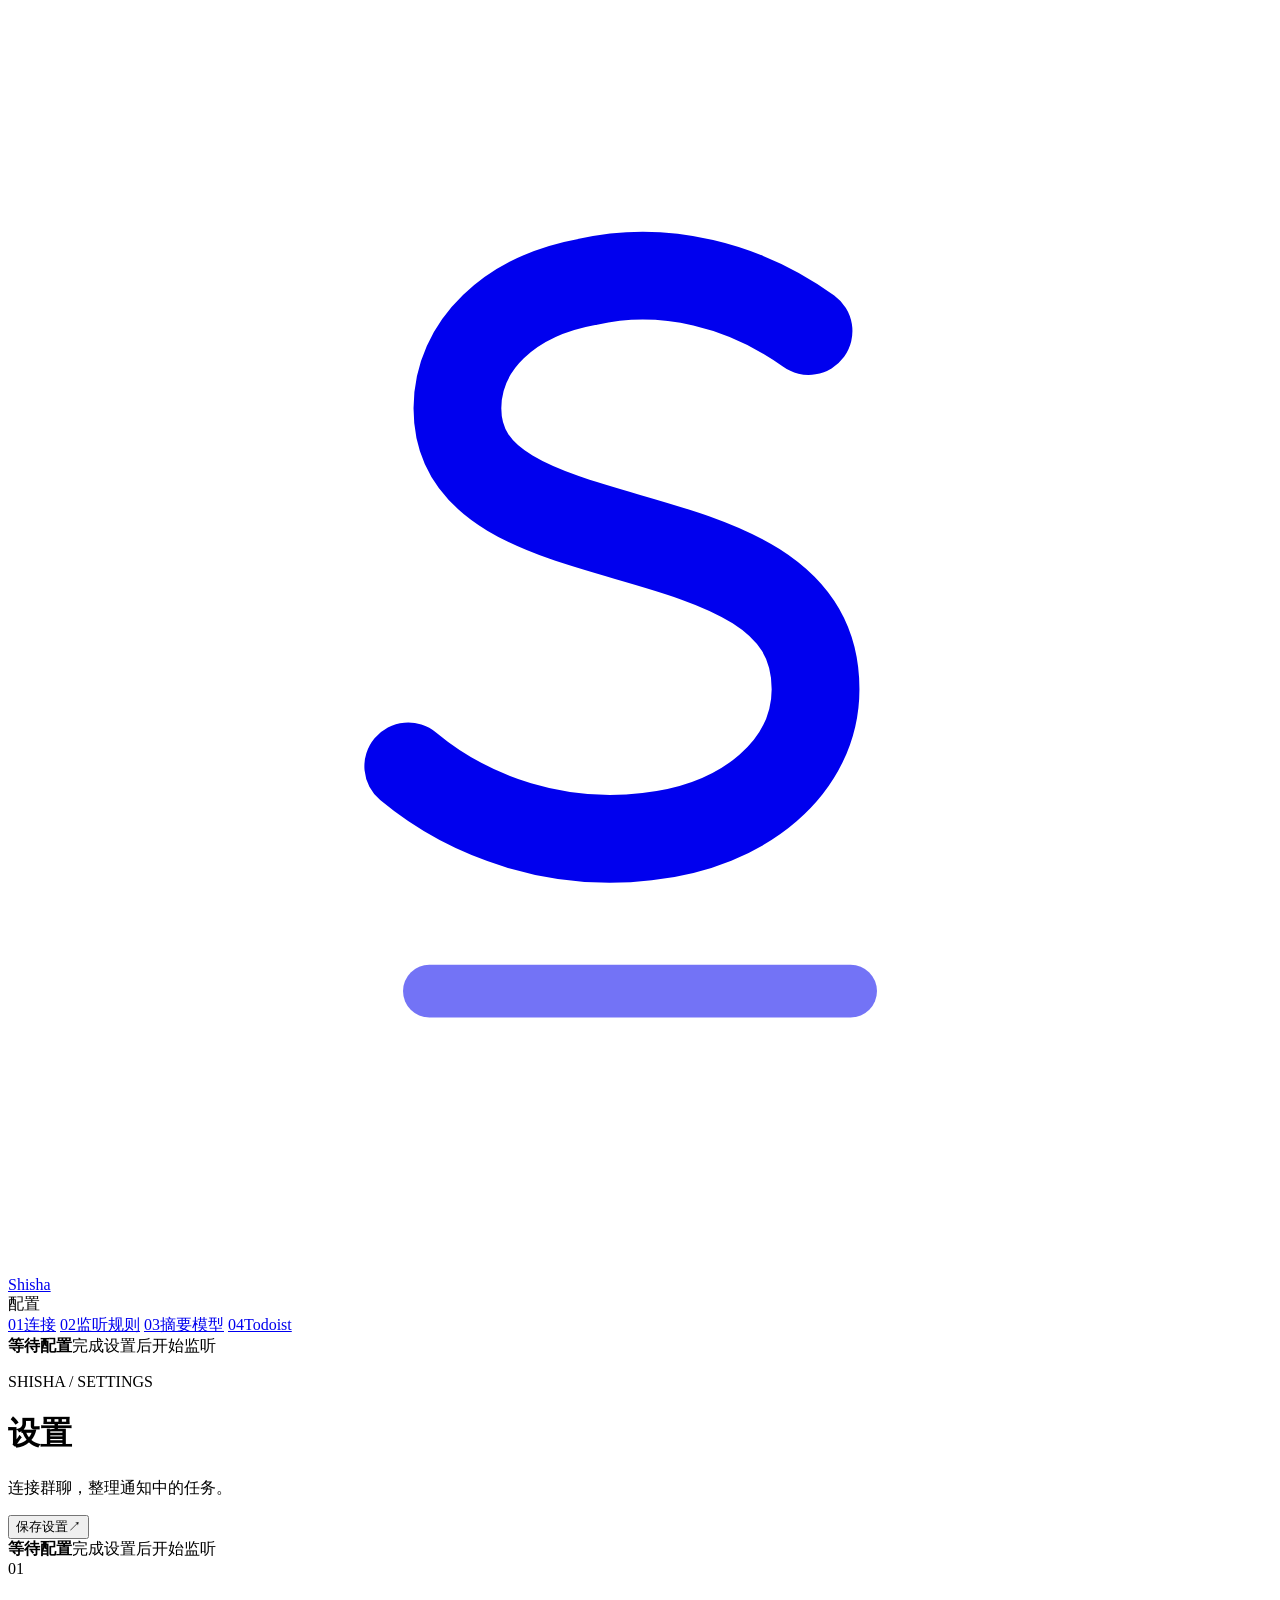
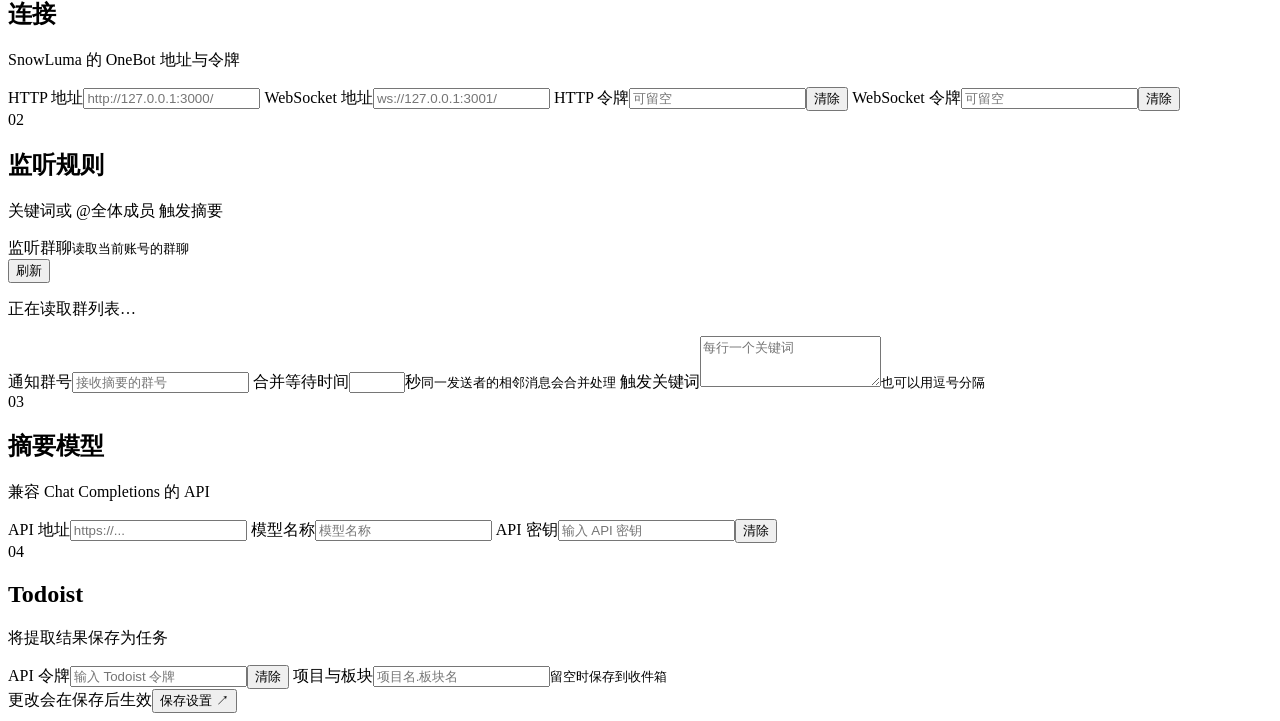
==== shisha/static/index.html @ 2e86b1c9 "Initial Shisha release" ====
<!doctype html>
<html lang="zh-CN">
  <head>
    <meta charset="utf-8" />
    <meta name="viewport" content="width=device-width, initial-scale=1" />
    <meta name="color-scheme" content="light" />
    <title>Shisha - 设置</title>
    <link rel="stylesheet" href="/static/style.css" />
    <script src="/static/app.js" defer></script>
  </head>
  <body>
    <div class="app-shell">
      <aside class="sidebar">
        <a class="brand" href="#top" aria-label="Shisha 首页">
          <span class="brand-mark" aria-hidden="true"
            ><svg viewBox="0 0 36 36" fill="none">
              <path
                d="M22.8 9.2c-1.8-1.3-4.1-1.9-6.3-1.4-2.2.4-3.7 1.8-3.7 3.6 0 4.7 10.2 2.6 10.2 8 0 2.2-2 3.9-4.8 4.2-2.5.3-5-.5-6.8-2"
                stroke="currentColor"
                stroke-width="2.5"
                stroke-linecap="round"
              />
              <path
                d="M12 28h12"
                stroke="currentColor"
                stroke-width="1.5"
                stroke-linecap="round"
                opacity=".55"
              /></svg
          ></span>
          <span class="brand-name">Shisha</span>
        </a>
        <div class="side-label">配置</div>
        <nav class="navigation" aria-label="设置导航">
          <a href="#connection"><span class="nav-icon">01</span>连接</a>
          <a href="#rules"><span class="nav-icon">02</span>监听规则</a>
          <a href="#model"><span class="nav-icon">03</span>摘要模型</a>
          <a href="#todoist"><span class="nav-icon">04</span>Todoist</a>
        </nav>
        <div class="side-footer">
          <span class="status-dot" data-status-dot></span>
          <div>
            <strong data-status>等待配置</strong
            ><span data-status-detail>完成设置后开始监听</span>
          </div>
        </div>
      </aside>

      <main class="main" id="top">
        <div class="page-header">
          <div>
            <p class="eyebrow">SHISHA / SETTINGS</p>
            <h1>设置</h1>
            <p class="intro">连接群聊，整理通知中的任务。</p>
          </div>
          <button class="save-button" type="submit" form="settings-form">
            <span>保存设置</span><span aria-hidden="true">↗</span>
          </button>
        </div>

        <div class="mobile-status">
          <span class="status-dot" data-status-dot></span
          ><strong data-status>等待配置</strong
          ><span data-status-detail>完成设置后开始监听</span>
        </div>
        <form id="settings-form" autocomplete="off">
          <section class="settings-section" id="connection">
            <div class="section-heading">
              <div>
                <span class="section-number">01</span>
                <h2>连接</h2>
              </div>
              <p>SnowLuma 的 OneBot 地址与令牌</p>
            </div>
            <div class="fields two-columns">
              <label class="field"
                ><span>HTTP 地址</span
                ><input
                  name="snowluma.http_url"
                  type="url"
                  required
                  placeholder="http://127.0.0.1:3000/"
              /></label>
              <label class="field"
                ><span>WebSocket 地址</span
                ><input
                  name="snowluma.ws_url"
                  type="url"
                  required
                  placeholder="ws://127.0.0.1:3001/"
              /></label>
              <label class="field"
                ><span>HTTP 令牌</span
                ><span class="secret"
                  ><input
                    name="snowluma.http_token"
                    type="password"
                    autocomplete="new-password"
                    placeholder="可留空"
                  /><button type="button" data-clear="snowluma.http_token">
                    清除
                  </button></span
                ></label
              >
              <label class="field"
                ><span>WebSocket 令牌</span
                ><span class="secret"
                  ><input
                    name="snowluma.ws_token"
                    type="password"
                    autocomplete="new-password"
                    placeholder="可留空"
                  /><button type="button" data-clear="snowluma.ws_token">
                    清除
                  </button></span
                ></label
              >
            </div>
          </section>

          <section class="settings-section" id="rules">
            <div class="section-heading">
              <div>
                <span class="section-number">02</span>
                <h2>监听规则</h2>
              </div>
              <p>关键词或 @全体成员 触发摘要</p>
            </div>
            <div class="group-setting">
              <div class="group-heading">
                <div>
                  <span>监听群聊</span
                  ><small id="group-count">读取当前账号的群聊</small>
                </div>
                <button type="button" id="refresh-groups">刷新</button>
              </div>
              <div
                class="group-list"
                id="group-list"
                role="group"
                aria-label="监听群聊"
              >
                <p class="group-empty">正在读取群列表…</p>
              </div>
            </div>
            <div class="fields two-columns">
              <label class="field"
                ><span>通知群号</span
                ><input
                  name="filter.notification_group"
                  type="text"
                  inputmode="numeric"
                  placeholder="接收摘要的群号"
              /></label>
              <label class="field"
                ><span>合并等待时间</span
                ><span class="with-unit"
                  ><input
                    name="filter.debounce_seconds"
                    type="number"
                    min="1"
                    max="300"
                    required
                  /><span>秒</span></span
                ><small>同一发送者的相邻消息会合并处理</small></label
              >
              <label class="field full"
                ><span>触发关键词</span
                ><textarea
                  name="filter.keywords"
                  rows="3"
                  placeholder="每行一个关键词"
                ></textarea
                ><small>也可以用逗号分隔</small></label
              >
            </div>
          </section>

          <section class="settings-section" id="model">
            <div class="section-heading">
              <div>
                <span class="section-number">03</span>
                <h2>摘要模型</h2>
              </div>
              <p>兼容 Chat Completions 的 API</p>
            </div>
            <div class="fields two-columns">
              <label class="field"
                ><span>API 地址</span
                ><input
                  name="ai.base_url"
                  type="url"
                  required
                  placeholder="https://..."
              /></label>
              <label class="field"
                ><span>模型名称</span
                ><input name="ai.model" type="text" placeholder="模型名称"
              /></label>
              <label class="field full"
                ><span>API 密钥</span
                ><span class="secret"
                  ><input
                    name="ai.api_key"
                    type="password"
                    autocomplete="new-password"
                    placeholder="输入 API 密钥"
                  /><button type="button" data-clear="ai.api_key">
                    清除
                  </button></span
                ></label
              >
            </div>
          </section>

          <section class="settings-section last" id="todoist">
            <div class="section-heading">
              <div>
                <span class="section-number">04</span>
                <h2>Todoist</h2>
              </div>
              <p>将提取结果保存为任务</p>
            </div>
            <div class="fields two-columns">
              <label class="field"
                ><span>API 令牌</span
                ><span class="secret"
                  ><input
                    name="todoist.token"
                    type="password"
                    autocomplete="new-password"
                    placeholder="输入 Todoist 令牌"
                  /><button type="button" data-clear="todoist.token">
                    清除
                  </button></span
                ></label
              >
              <label class="field"
                ><span>项目与板块</span
                ><input
                  name="todoist.section"
                  type="text"
                  placeholder="项目名.板块名"
                /><small>留空时保存到收件箱</small></label
              >
            </div>
          </section>
          <div class="form-footer">
            <span>更改会在保存后生效</span
            ><button class="text-save" type="submit">
              保存设置 <span aria-hidden="true">↗</span>
            </button>
          </div>
        </form>
        <div class="toast" role="status" aria-live="polite"></div>
      </main>
    </div>
  </body>
</html>
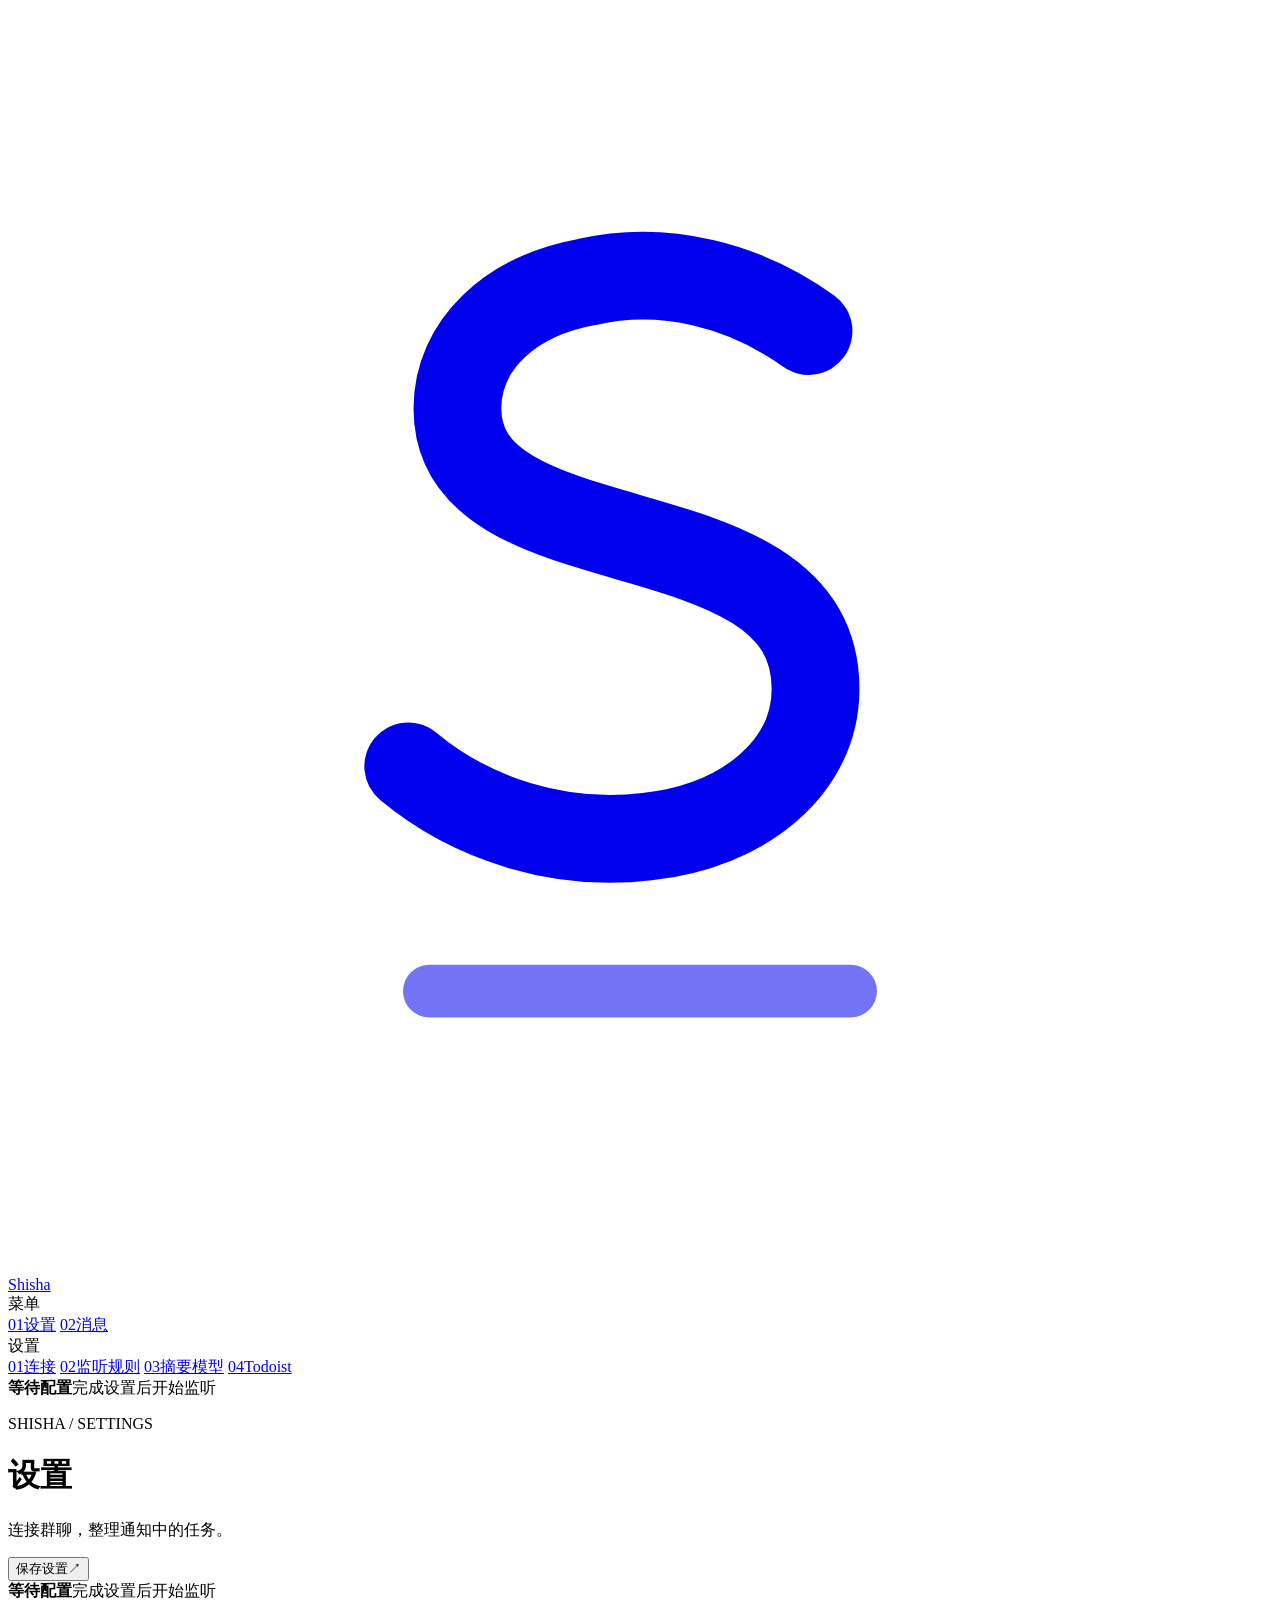
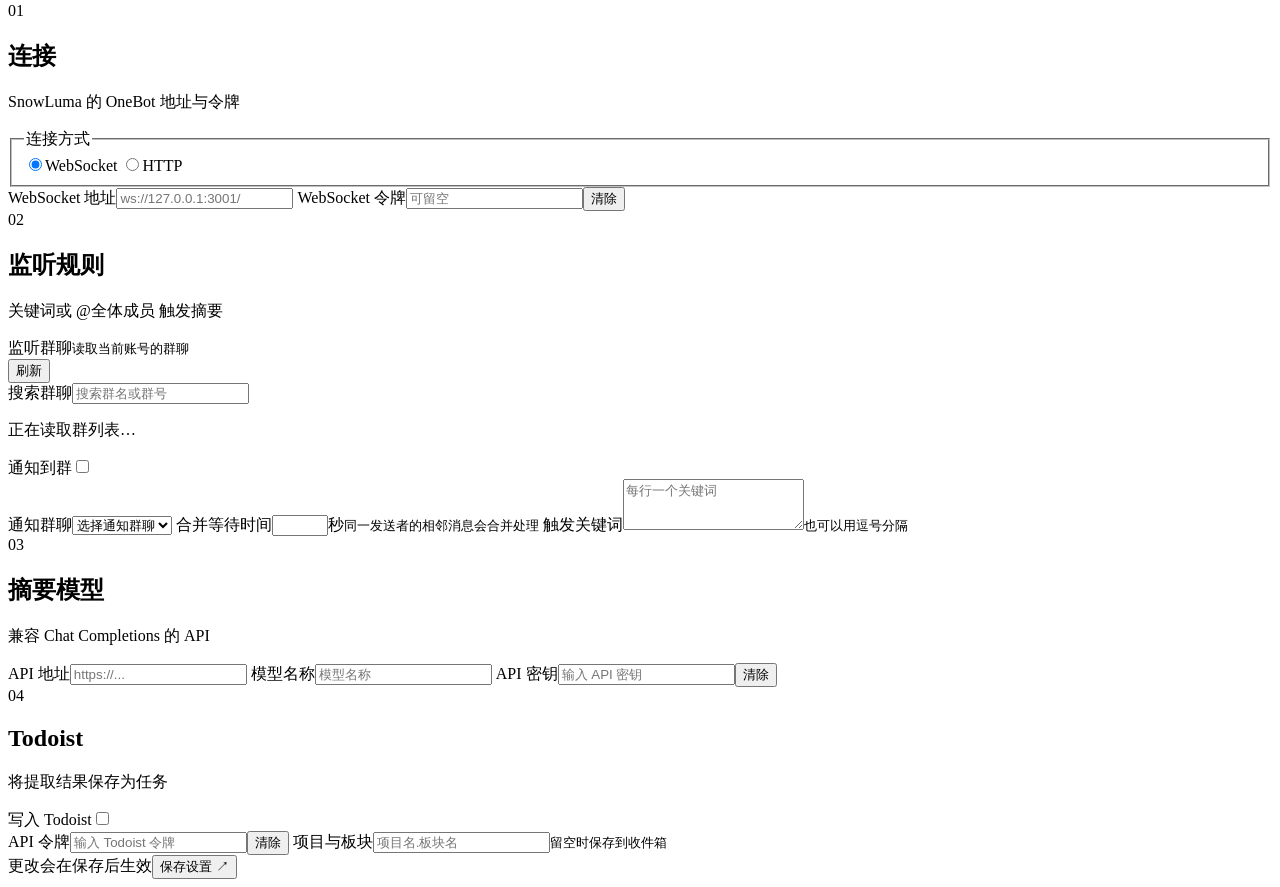
==== commit 82efb915: "Add transport selection and message history" ====
--- a/shisha/static/index.html
+++ b/shisha/static/index.html
@@ -6,6 +6,7 @@
     <meta name="color-scheme" content="light" />
     <title>Shisha - 设置</title>
     <link rel="stylesheet" href="/static/style.css" />
+    <script src="/static/common.js" defer></script>
     <script src="/static/app.js" defer></script>
   </head>
   <body>
@@ -30,8 +31,13 @@
           ></span>
           <span class="brand-name">Shisha</span>
         </a>
-        <div class="side-label">配置</div>
-        <nav class="navigation" aria-label="设置导航">
+        <div class="side-label">菜单</div>
+        <nav class="navigation primary-nav" aria-label="页面导航">
+          <a class="active" href="/"><span class="nav-icon">01</span>设置</a>
+          <a href="/messages"><span class="nav-icon">02</span>消息</a>
+        </nav>
+        <div class="side-label section-links">设置</div>
+        <nav class="navigation section-links" aria-label="设置导航">
           <a href="#connection"><span class="nav-icon">01</span>连接</a>
           <a href="#rules"><span class="nav-icon">02</span>监听规则</a>
           <a href="#model"><span class="nav-icon">03</span>摘要模型</a>
@@ -72,22 +78,29 @@
               </div>
               <p>SnowLuma 的 OneBot 地址与令牌</p>
             </div>
-            <div class="fields two-columns">
+            <fieldset class="connection-mode">
+              <legend>连接方式</legend>
+              <label
+                ><input
+                  type="radio"
+                  name="snowluma.mode"
+                  value="ws"
+                  checked
+                /><span>WebSocket</span></label
+              >
+              <label
+                ><input type="radio" name="snowluma.mode" value="http" /><span
+                  >HTTP</span
+                ></label
+              >
+            </fieldset>
+            <div class="fields two-columns" data-connection="http" hidden>
               <label class="field"
                 ><span>HTTP 地址</span
                 ><input
                   name="snowluma.http_url"
                   type="url"
-                  required
                   placeholder="http://127.0.0.1:3000/"
-              /></label>
-              <label class="field"
-                ><span>WebSocket 地址</span
-                ><input
-                  name="snowluma.ws_url"
-                  type="url"
-                  required
-                  placeholder="ws://127.0.0.1:3001/"
               /></label>
               <label class="field"
                 ><span>HTTP 令牌</span
@@ -102,6 +115,19 @@
                   </button></span
                 ></label
               >
+              <small class="connection-hint full"
+                >在 SnowLuma 的 HTTP 服务中启用 SSE 事件流。</small
+              >
+            </div>
+            <div class="fields two-columns" data-connection="ws">
+              <label class="field"
+                ><span>WebSocket 地址</span
+                ><input
+                  name="snowluma.ws_url"
+                  type="url"
+                  required
+                  placeholder="ws://127.0.0.1:3001/"
+              /></label>
               <label class="field"
                 ><span>WebSocket 令牌</span
                 ><span class="secret"
@@ -134,6 +160,13 @@
                 </div>
                 <button type="button" id="refresh-groups">刷新</button>
               </div>
+              <label class="group-search"
+                ><span class="sr-only">搜索群聊</span
+                ><input
+                  type="search"
+                  id="group-search"
+                  placeholder="搜索群名或群号"
+              /></label>
               <div
                 class="group-list"
                 id="group-list"
@@ -143,15 +176,20 @@
                 <p class="group-empty">正在读取群列表…</p>
               </div>
             </div>
+            <label class="setting-toggle"
+              ><span>通知到群</span
+              ><span class="switch"
+                ><input type="checkbox" name="filter.notify_enabled" /><span
+                  class="switch-track"
+                ></span></span
+            ></label>
             <div class="fields two-columns">
               <label class="field"
-                ><span>通知群号</span
-                ><input
-                  name="filter.notification_group"
-                  type="text"
-                  inputmode="numeric"
-                  placeholder="接收摘要的群号"
-              /></label>
+                ><span>通知群聊</span
+                ><select name="filter.notification_group">
+                  <option value="">选择通知群聊</option>
+                </select></label
+              >
               <label class="field"
                 ><span>合并等待时间</span
                 ><span class="with-unit"
@@ -221,6 +259,13 @@
               </div>
               <p>将提取结果保存为任务</p>
             </div>
+            <label class="setting-toggle"
+              ><span>写入 Todoist</span
+              ><span class="switch"
+                ><input type="checkbox" name="todoist.enabled" /><span
+                  class="switch-track"
+                ></span></span
+            ></label>
             <div class="fields two-columns">
               <label class="field"
                 ><span>API 令牌</span
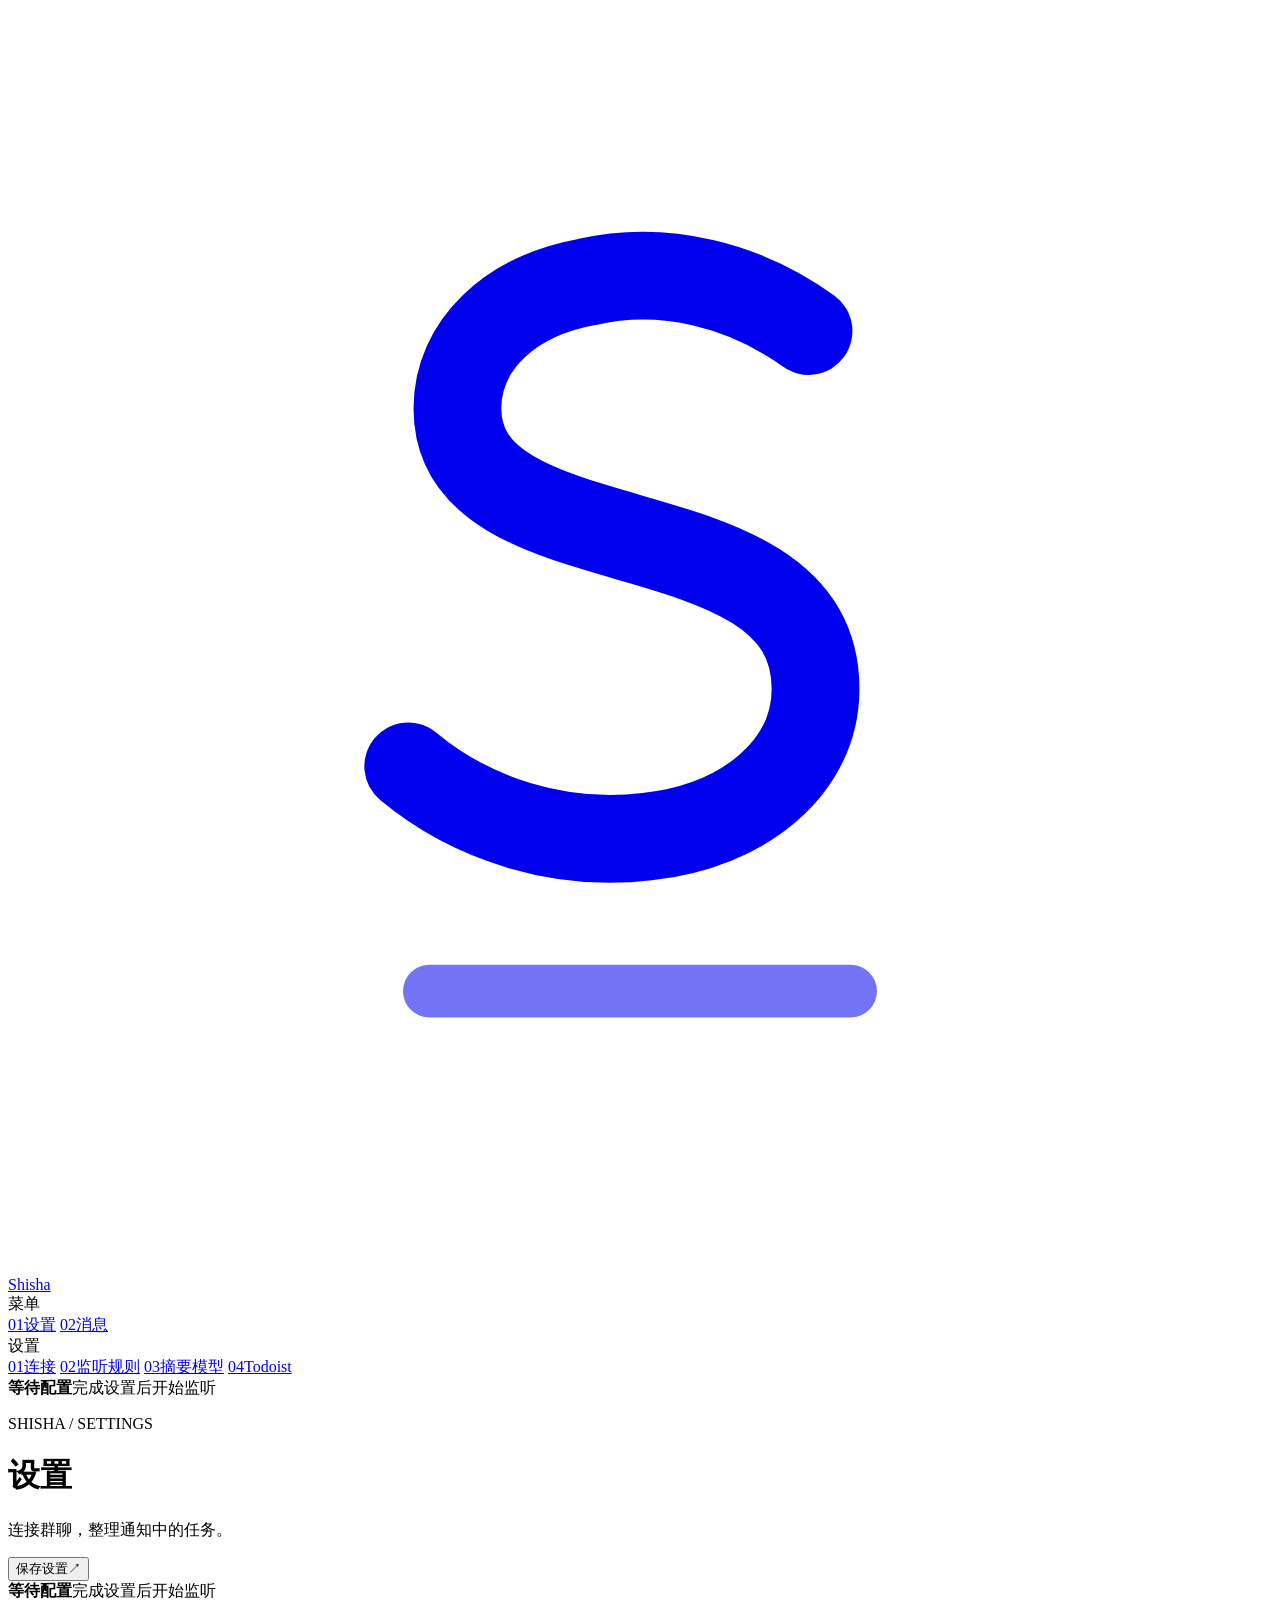
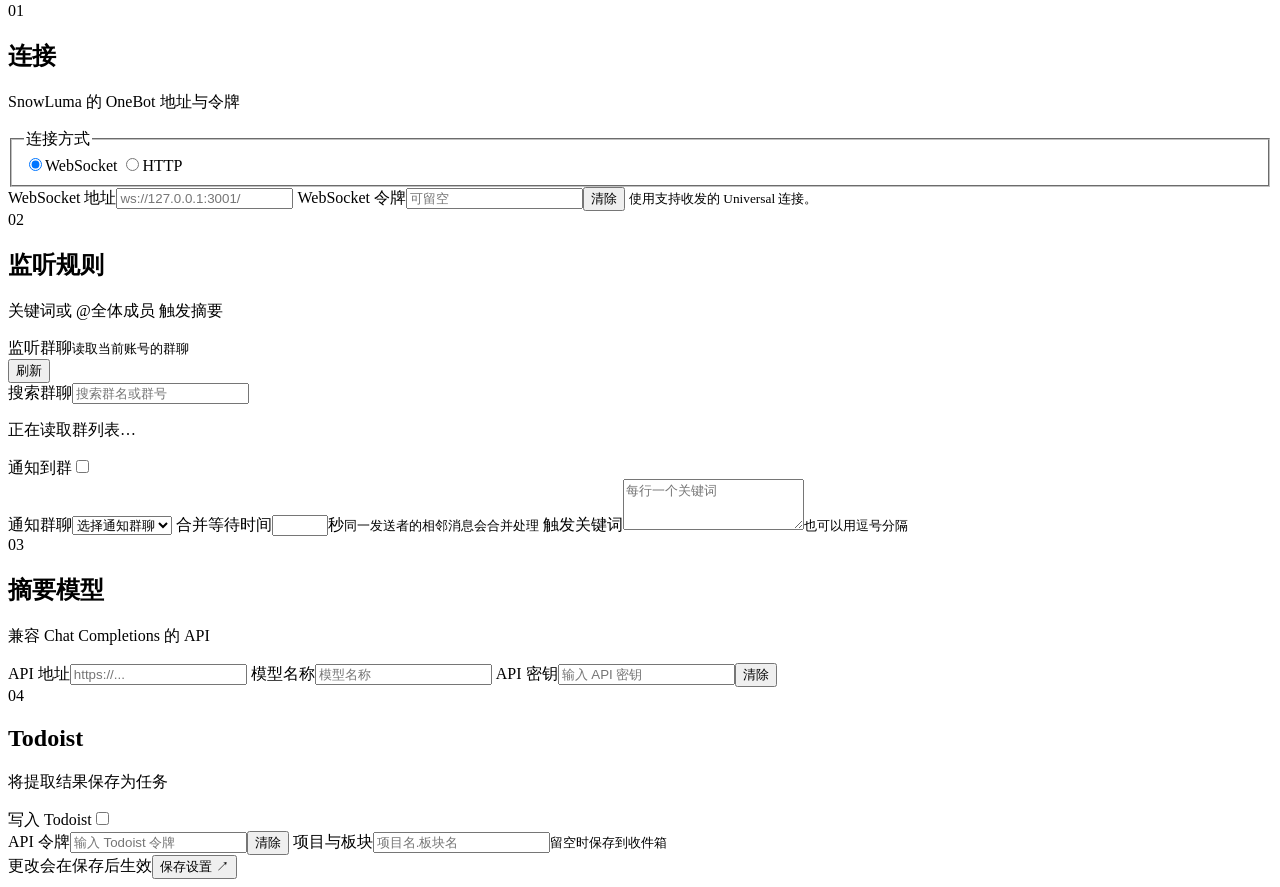
==== commit 6a82cead: "Clarify WebSocket connection role" ====
--- a/shisha/static/index.html
+++ b/shisha/static/index.html
@@ -141,6 +141,9 @@
                   </button></span
                 ></label
               >
+              <small class="connection-hint full"
+                >使用支持收发的 Universal 连接。</small
+              >
             </div>
           </section>
 
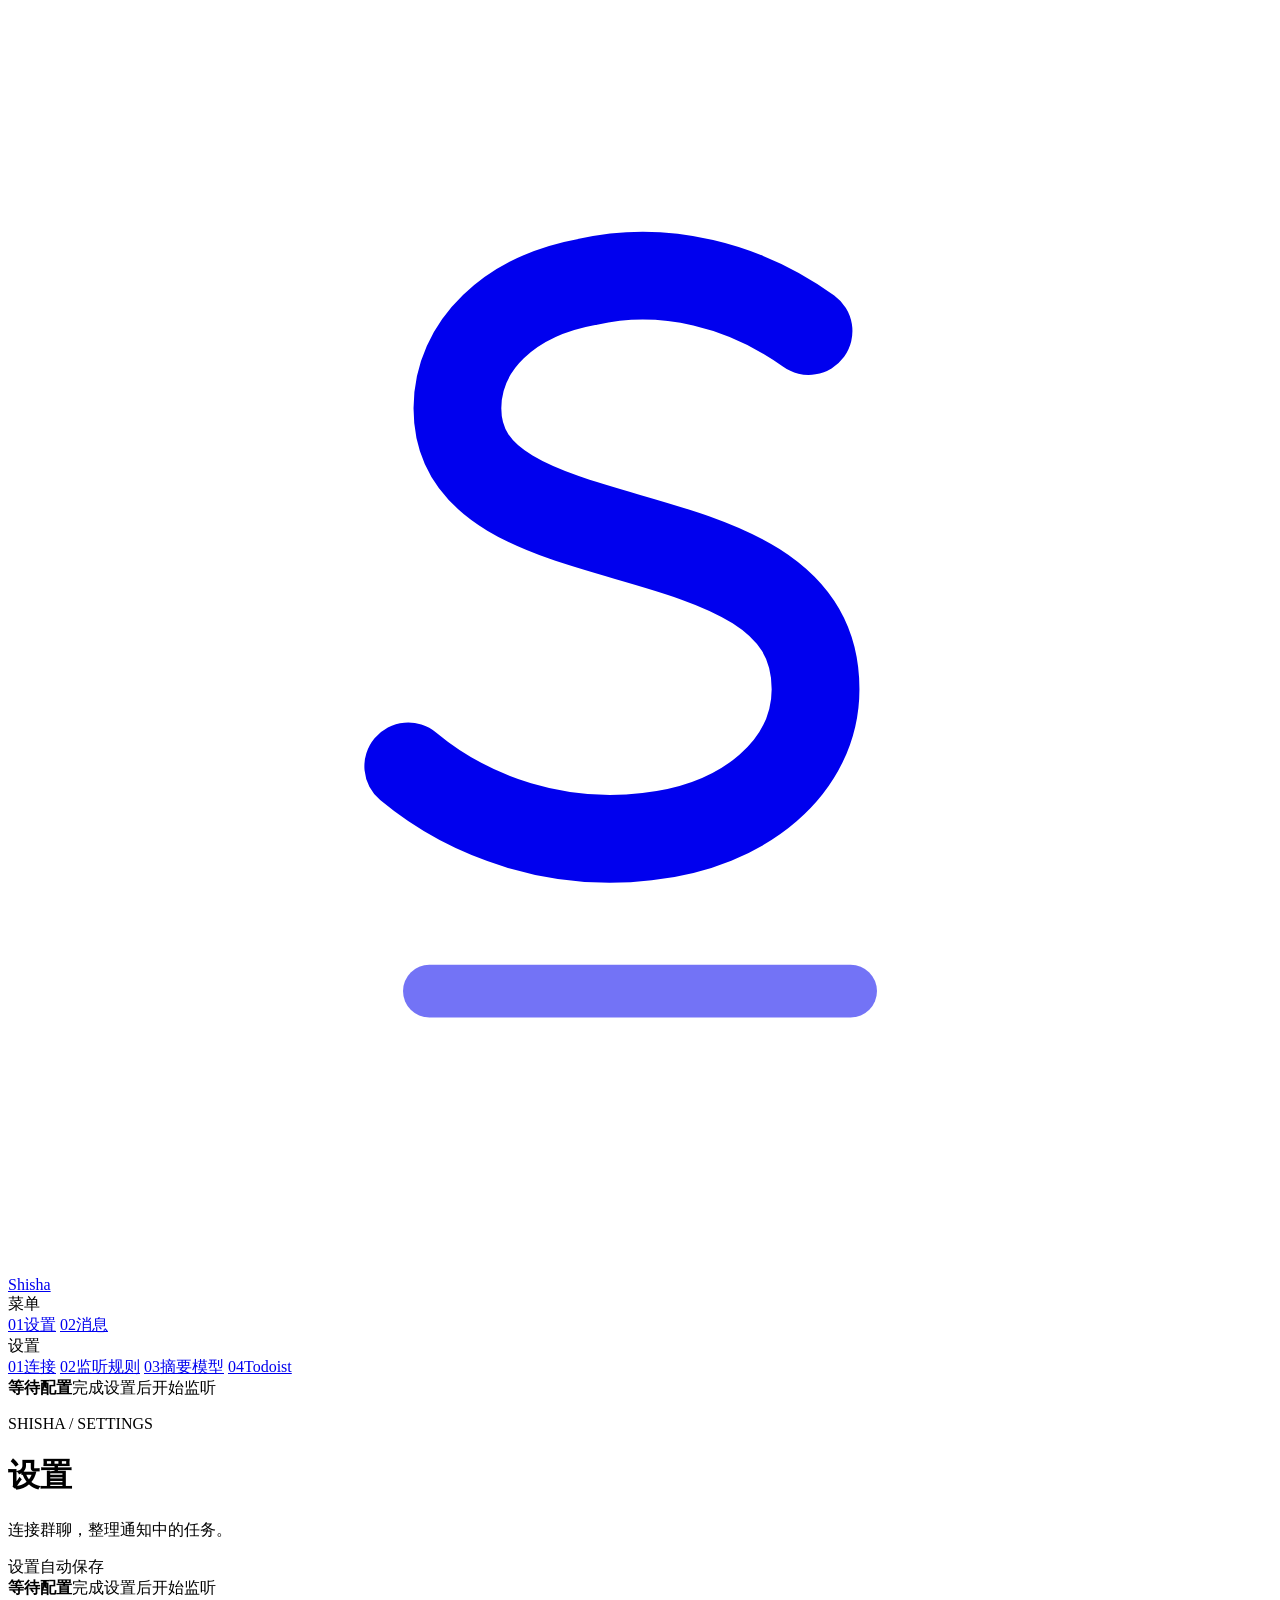
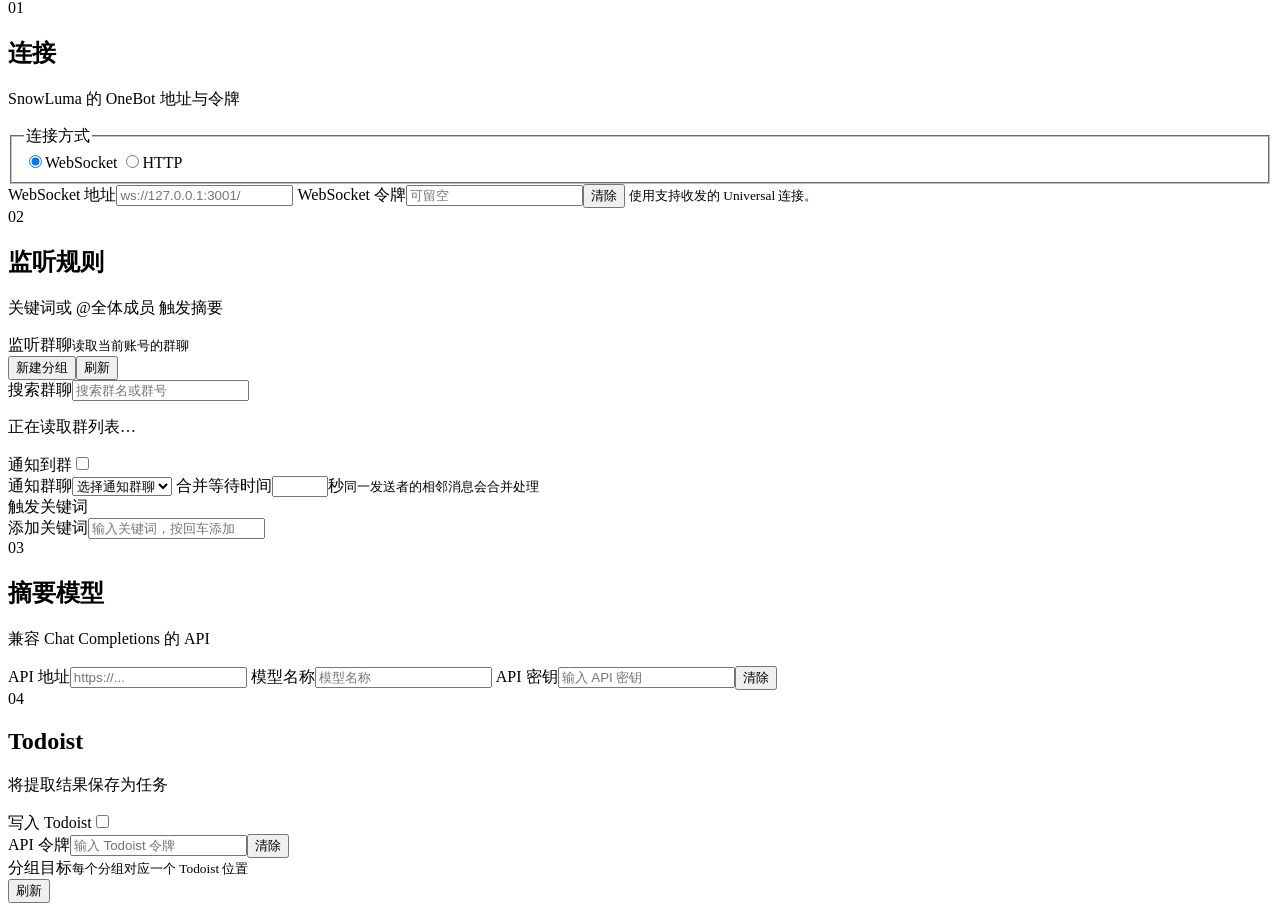
==== commit e25b0f2b: "Autosave settings and route Todoist by group" ====
--- a/shisha/static/index.html
+++ b/shisha/static/index.html
@@ -7,6 +7,8 @@
     <title>Shisha - 设置</title>
     <link rel="stylesheet" href="/static/style.css" />
     <script src="/static/common.js" defer></script>
+    <script src="/static/autosave.js" defer></script>
+    <script src="/static/group-editor.js" defer></script>
     <script src="/static/app.js" defer></script>
   </head>
   <body>
@@ -59,9 +61,9 @@
             <h1>设置</h1>
             <p class="intro">连接群聊，整理通知中的任务。</p>
           </div>
-          <button class="save-button" type="submit" form="settings-form">
-            <span>保存设置</span><span aria-hidden="true">↗</span>
-          </button>
+          <span class="save-state" data-save-state role="status"
+            >设置自动保存</span
+          >
         </div>
 
         <div class="mobile-status">
@@ -161,7 +163,10 @@
                   <span>监听群聊</span
                   ><small id="group-count">读取当前账号的群聊</small>
                 </div>
-                <button type="button" id="refresh-groups">刷新</button>
+                <div class="group-actions">
+                  <button type="button" id="add-group">新建分组</button
+                  ><button type="button" id="refresh-groups">刷新</button>
+                </div>
               </div>
               <label class="group-search"
                 ><span class="sr-only">搜索群聊</span
@@ -205,15 +210,19 @@
                   /><span>秒</span></span
                 ><small>同一发送者的相邻消息会合并处理</small></label
               >
-              <label class="field full"
-                ><span>触发关键词</span
-                ><textarea
-                  name="filter.keywords"
-                  rows="3"
-                  placeholder="每行一个关键词"
-                ></textarea
-                ><small>也可以用逗号分隔</small></label
-              >
+              <div class="field full">
+                <span>触发关键词</span>
+                <div id="keyword-editor" class="keyword-editor">
+                  <div id="keyword-list" class="keyword-list"></div>
+                  <label class="keyword-entry"
+                    ><span class="sr-only">添加关键词</span
+                    ><input
+                      id="keyword-input"
+                      type="text"
+                      placeholder="输入关键词，按回车添加"
+                  /></label>
+                </div>
+              </div>
             </div>
           </section>
 
@@ -269,7 +278,7 @@
                   class="switch-track"
                 ></span></span
             ></label>
-            <div class="fields two-columns">
+            <div class="fields">
               <label class="field"
                 ><span>API 令牌</span
                 ><span class="secret"
@@ -283,23 +292,38 @@
                   </button></span
                 ></label
               >
-              <label class="field"
-                ><span>项目与板块</span
-                ><input
-                  name="todoist.section"
-                  type="text"
-                  placeholder="项目名.板块名"
-                /><small>留空时保存到收件箱</small></label
-              >
-            </div>
+            </div>
+            <div class="targets-heading">
+              <div>
+                <span>分组目标</span
+                ><small>每个分组对应一个 Todoist 位置</small>
+              </div>
+              <button type="button" id="refresh-todoist">刷新</button>
+            </div>
+            <div id="todoist-groups" class="todoist-groups"></div>
           </section>
-          <div class="form-footer">
-            <span>更改会在保存后生效</span
-            ><button class="text-save" type="submit">
-              保存设置 <span aria-hidden="true">↗</span>
-            </button>
-          </div>
         </form>
+        <dialog id="create-dialog" class="create-dialog">
+          <form id="create-form">
+            <p class="eyebrow">SHISHA / CREATE</p>
+            <h2 id="create-title"></h2>
+            <p id="create-description" class="dialog-description"></p>
+            <label class="field"
+              ><span>名称</span
+              ><input
+                id="create-name"
+                type="text"
+                autocomplete="off"
+                required
+                maxlength="120"
+            /></label>
+            <p id="create-error" class="dialog-error" role="alert"></p>
+            <div class="dialog-actions">
+              <button id="create-cancel" type="button">取消</button
+              ><button id="create-submit" type="submit">创建</button>
+            </div>
+          </form>
+        </dialog>
         <div class="toast" role="status" aria-live="polite"></div>
       </main>
     </div>
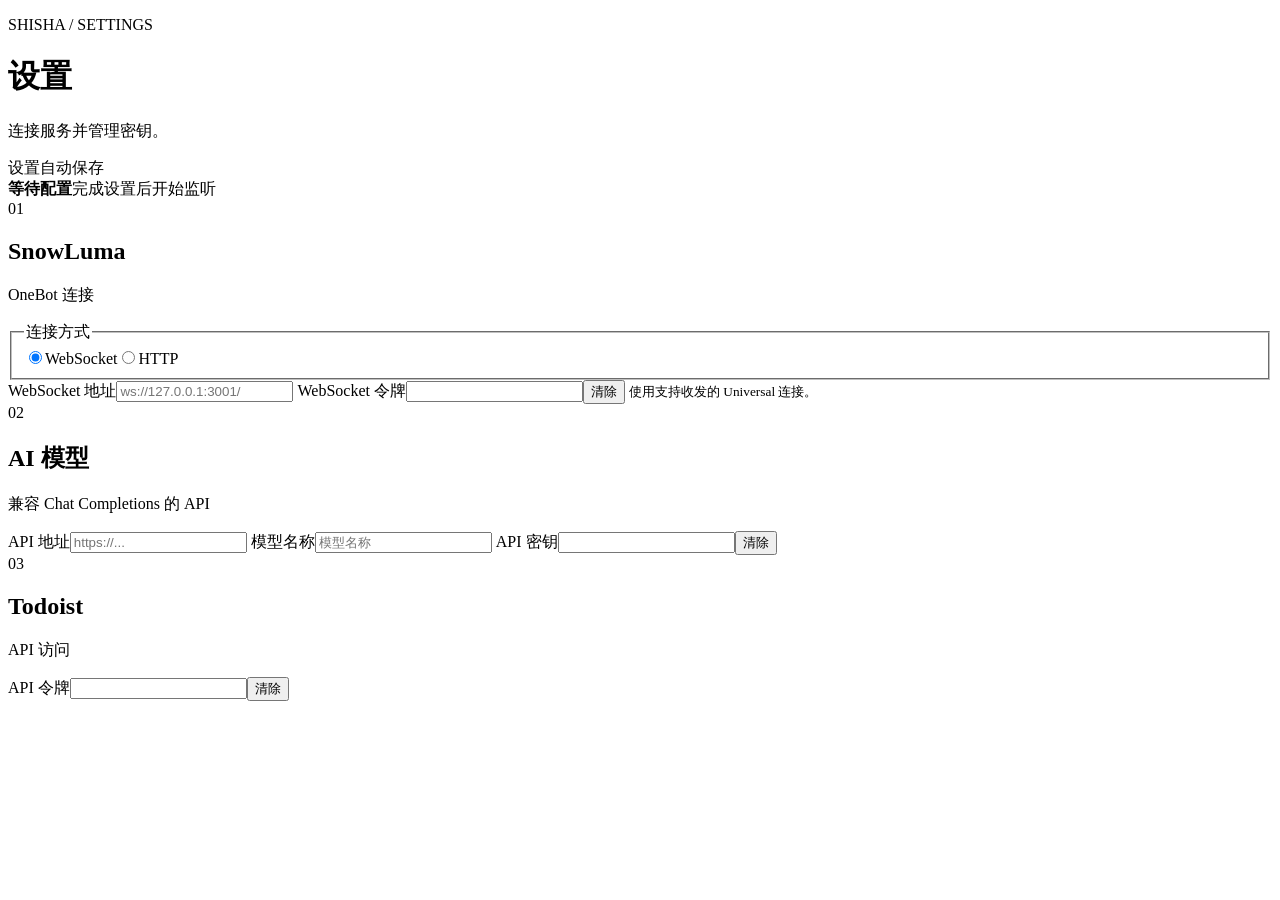
==== commit e57f36a0: "Separate connection settings, group board, and rules" ====
--- a/shisha/static/index.html
+++ b/shisha/static/index.html
@@ -8,64 +8,22 @@
     <link rel="stylesheet" href="/static/style.css" />
     <script src="/static/common.js" defer></script>
     <script src="/static/autosave.js" defer></script>
-    <script src="/static/group-editor.js" defer></script>
     <script src="/static/app.js" defer></script>
   </head>
   <body>
     <div class="app-shell">
-      <aside class="sidebar">
-        <a class="brand" href="#top" aria-label="Shisha 首页">
-          <span class="brand-mark" aria-hidden="true"
-            ><svg viewBox="0 0 36 36" fill="none">
-              <path
-                d="M22.8 9.2c-1.8-1.3-4.1-1.9-6.3-1.4-2.2.4-3.7 1.8-3.7 3.6 0 4.7 10.2 2.6 10.2 8 0 2.2-2 3.9-4.8 4.2-2.5.3-5-.5-6.8-2"
-                stroke="currentColor"
-                stroke-width="2.5"
-                stroke-linecap="round"
-              />
-              <path
-                d="M12 28h12"
-                stroke="currentColor"
-                stroke-width="1.5"
-                stroke-linecap="round"
-                opacity=".55"
-              /></svg
-          ></span>
-          <span class="brand-name">Shisha</span>
-        </a>
-        <div class="side-label">菜单</div>
-        <nav class="navigation primary-nav" aria-label="页面导航">
-          <a class="active" href="/"><span class="nav-icon">01</span>设置</a>
-          <a href="/messages"><span class="nav-icon">02</span>消息</a>
-        </nav>
-        <div class="side-label section-links">设置</div>
-        <nav class="navigation section-links" aria-label="设置导航">
-          <a href="#connection"><span class="nav-icon">01</span>连接</a>
-          <a href="#rules"><span class="nav-icon">02</span>监听规则</a>
-          <a href="#model"><span class="nav-icon">03</span>摘要模型</a>
-          <a href="#todoist"><span class="nav-icon">04</span>Todoist</a>
-        </nav>
-        <div class="side-footer">
-          <span class="status-dot" data-status-dot></span>
-          <div>
-            <strong data-status>等待配置</strong
-            ><span data-status-detail>完成设置后开始监听</span>
-          </div>
-        </div>
-      </aside>
-
+      <aside class="sidebar" data-navigation></aside>
       <main class="main" id="top">
         <div class="page-header">
           <div>
             <p class="eyebrow">SHISHA / SETTINGS</p>
             <h1>设置</h1>
-            <p class="intro">连接群聊，整理通知中的任务。</p>
+            <p class="intro">连接服务并管理密钥。</p>
           </div>
           <span class="save-state" data-save-state role="status"
             >设置自动保存</span
           >
         </div>
-
         <div class="mobile-status">
           <span class="status-dot" data-status-dot></span
           ><strong data-status>等待配置</strong
@@ -76,9 +34,9 @@
             <div class="section-heading">
               <div>
                 <span class="section-number">01</span>
-                <h2>连接</h2>
+                <h2>SnowLuma</h2>
               </div>
-              <p>SnowLuma 的 OneBot 地址与令牌</p>
+              <p>OneBot 连接</p>
             </div>
             <fieldset class="connection-mode">
               <legend>连接方式</legend>
@@ -89,13 +47,36 @@
                   value="ws"
                   checked
                 /><span>WebSocket</span></label
-              >
-              <label
+              ><label
                 ><input type="radio" name="snowluma.mode" value="http" /><span
                   >HTTP</span
                 ></label
               >
             </fieldset>
+            <div class="fields two-columns" data-connection="ws">
+              <label class="field"
+                ><span>WebSocket 地址</span
+                ><input
+                  name="snowluma.ws_url"
+                  type="url"
+                  placeholder="ws://127.0.0.1:3001/"
+              /></label>
+              <label class="field"
+                ><span>WebSocket 令牌</span
+                ><span class="secret"
+                  ><input
+                    name="snowluma.ws_token"
+                    type="password"
+                    autocomplete="new-password"
+                  /><button type="button" data-clear="snowluma.ws_token">
+                    清除
+                  </button></span
+                ></label
+              >
+              <small class="connection-hint full"
+                >使用支持收发的 Universal 连接。</small
+              >
+            </div>
             <div class="fields two-columns" data-connection="http" hidden>
               <label class="field"
                 ><span>HTTP 地址</span
@@ -111,7 +92,6 @@
                     name="snowluma.http_token"
                     type="password"
                     autocomplete="new-password"
-                    placeholder="可留空"
                   /><button type="button" data-clear="snowluma.http_token">
                     清除
                   </button></span
@@ -121,127 +101,19 @@
                 >在 SnowLuma 的 HTTP 服务中启用 SSE 事件流。</small
               >
             </div>
-            <div class="fields two-columns" data-connection="ws">
-              <label class="field"
-                ><span>WebSocket 地址</span
-                ><input
-                  name="snowluma.ws_url"
-                  type="url"
-                  required
-                  placeholder="ws://127.0.0.1:3001/"
-              /></label>
-              <label class="field"
-                ><span>WebSocket 令牌</span
-                ><span class="secret"
-                  ><input
-                    name="snowluma.ws_token"
-                    type="password"
-                    autocomplete="new-password"
-                    placeholder="可留空"
-                  /><button type="button" data-clear="snowluma.ws_token">
-                    清除
-                  </button></span
-                ></label
-              >
-              <small class="connection-hint full"
-                >使用支持收发的 Universal 连接。</small
-              >
-            </div>
           </section>
-
-          <section class="settings-section" id="rules">
+          <section class="settings-section" id="model">
             <div class="section-heading">
               <div>
                 <span class="section-number">02</span>
-                <h2>监听规则</h2>
-              </div>
-              <p>关键词或 @全体成员 触发摘要</p>
-            </div>
-            <div class="group-setting">
-              <div class="group-heading">
-                <div>
-                  <span>监听群聊</span
-                  ><small id="group-count">读取当前账号的群聊</small>
-                </div>
-                <div class="group-actions">
-                  <button type="button" id="add-group">新建分组</button
-                  ><button type="button" id="refresh-groups">刷新</button>
-                </div>
-              </div>
-              <label class="group-search"
-                ><span class="sr-only">搜索群聊</span
-                ><input
-                  type="search"
-                  id="group-search"
-                  placeholder="搜索群名或群号"
-              /></label>
-              <div
-                class="group-list"
-                id="group-list"
-                role="group"
-                aria-label="监听群聊"
-              >
-                <p class="group-empty">正在读取群列表…</p>
-              </div>
-            </div>
-            <label class="setting-toggle"
-              ><span>通知到群</span
-              ><span class="switch"
-                ><input type="checkbox" name="filter.notify_enabled" /><span
-                  class="switch-track"
-                ></span></span
-            ></label>
-            <div class="fields two-columns">
-              <label class="field"
-                ><span>通知群聊</span
-                ><select name="filter.notification_group">
-                  <option value="">选择通知群聊</option>
-                </select></label
-              >
-              <label class="field"
-                ><span>合并等待时间</span
-                ><span class="with-unit"
-                  ><input
-                    name="filter.debounce_seconds"
-                    type="number"
-                    min="1"
-                    max="300"
-                    required
-                  /><span>秒</span></span
-                ><small>同一发送者的相邻消息会合并处理</small></label
-              >
-              <div class="field full">
-                <span>触发关键词</span>
-                <div id="keyword-editor" class="keyword-editor">
-                  <div id="keyword-list" class="keyword-list"></div>
-                  <label class="keyword-entry"
-                    ><span class="sr-only">添加关键词</span
-                    ><input
-                      id="keyword-input"
-                      type="text"
-                      placeholder="输入关键词，按回车添加"
-                  /></label>
-                </div>
-              </div>
-            </div>
-          </section>
-
-          <section class="settings-section" id="model">
-            <div class="section-heading">
-              <div>
-                <span class="section-number">03</span>
-                <h2>摘要模型</h2>
+                <h2>AI 模型</h2>
               </div>
               <p>兼容 Chat Completions 的 API</p>
             </div>
             <div class="fields two-columns">
               <label class="field"
                 ><span>API 地址</span
-                ><input
-                  name="ai.base_url"
-                  type="url"
-                  required
-                  placeholder="https://..."
+                ><input name="ai.base_url" type="url" placeholder="https://..."
               /></label>
               <label class="field"
                 ><span>模型名称</span
@@ -254,7 +126,6 @@
                     name="ai.api_key"
                     type="password"
                     autocomplete="new-password"
-                    placeholder="输入 API 密钥"
                   /><button type="button" data-clear="ai.api_key">
                     清除
                   </button></span
@@ -262,68 +133,28 @@
               >
             </div>
           </section>
-
-          <section class="settings-section last" id="todoist">
+          <section class="settings-section" id="todoist">
             <div class="section-heading">
               <div>
-                <span class="section-number">04</span>
+                <span class="section-number">03</span>
                 <h2>Todoist</h2>
               </div>
-              <p>将提取结果保存为任务</p>
+              <p>API 访问</p>
             </div>
-            <label class="setting-toggle"
-              ><span>写入 Todoist</span
-              ><span class="switch"
-                ><input type="checkbox" name="todoist.enabled" /><span
-                  class="switch-track"
-                ></span></span
-            ></label>
-            <div class="fields">
-              <label class="field"
-                ><span>API 令牌</span
-                ><span class="secret"
-                  ><input
-                    name="todoist.token"
-                    type="password"
-                    autocomplete="new-password"
-                    placeholder="输入 Todoist 令牌"
-                  /><button type="button" data-clear="todoist.token">
-                    清除
-                  </button></span
-                ></label
-              >
-            </div>
-            <div class="targets-heading">
-              <div>
-                <span>分组目标</span
-                ><small>每个分组对应一个 Todoist 位置</small>
-              </div>
-              <button type="button" id="refresh-todoist">刷新</button>
-            </div>
-            <div id="todoist-groups" class="todoist-groups"></div>
+            <label class="field"
+              ><span>API 令牌</span
+              ><span class="secret"
+                ><input
+                  name="todoist.token"
+                  type="password"
+                  autocomplete="new-password"
+                /><button type="button" data-clear="todoist.token">
+                  清除
+                </button></span
+              ></label
+            >
           </section>
         </form>
-        <dialog id="create-dialog" class="create-dialog">
-          <form id="create-form">
-            <p class="eyebrow">SHISHA / CREATE</p>
-            <h2 id="create-title"></h2>
-            <p id="create-description" class="dialog-description"></p>
-            <label class="field"
-              ><span>名称</span
-              ><input
-                id="create-name"
-                type="text"
-                autocomplete="off"
-                required
-                maxlength="120"
-            /></label>
-            <p id="create-error" class="dialog-error" role="alert"></p>
-            <div class="dialog-actions">
-              <button id="create-cancel" type="button">取消</button
-              ><button id="create-submit" type="submit">创建</button>
-            </div>
-          </form>
-        </dialog>
         <div class="toast" role="status" aria-live="polite"></div>
       </main>
     </div>
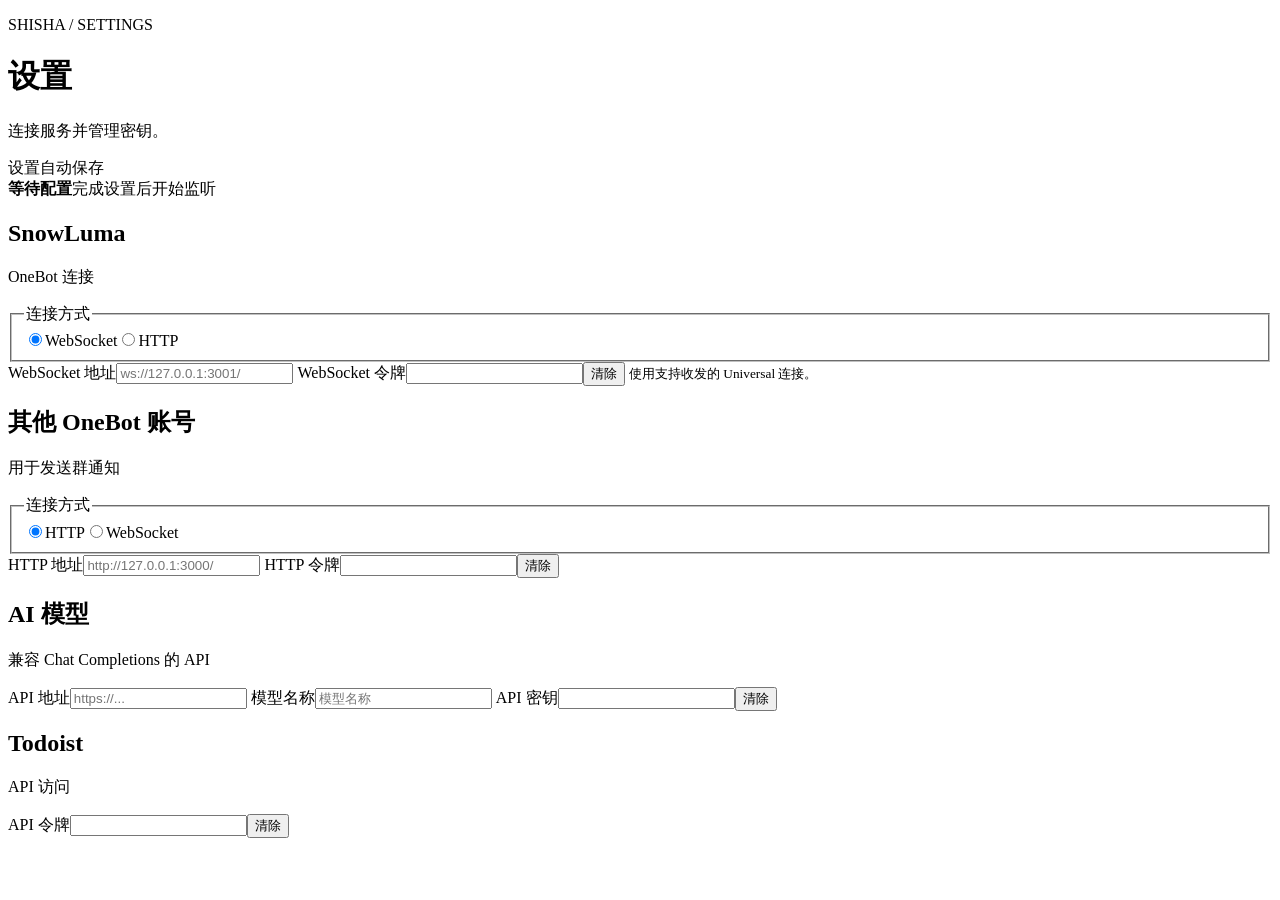
==== commit 1fe18526: "Allow another OneBot account to send notifications" ====
--- a/shisha/static/index.html
+++ b/shisha/static/index.html
@@ -33,7 +33,6 @@
           <section class="settings-section" id="connection">
             <div class="section-heading">
               <div>
-                <span class="section-number">01</span>
                 <h2>SnowLuma</h2>
               </div>
               <p>OneBot 连接</p>
@@ -102,10 +101,69 @@
               >
             </div>
           </section>
+          <section class="settings-section" id="notification-connection">
+            <div class="section-heading">
+              <div><h2>其他 OneBot 账号</h2></div>
+              <p>用于发送群通知</p>
+            </div>
+            <fieldset class="connection-mode">
+              <legend>连接方式</legend>
+              <label
+                ><input type="radio" name="notification.mode" value="http" checked /><span
+                  >HTTP</span
+                ></label
+              ><label
+                ><input type="radio" name="notification.mode" value="ws" /><span
+                  >WebSocket</span
+                ></label
+              >
+            </fieldset>
+            <div class="fields two-columns" data-notification-connection="http">
+              <label class="field"
+                ><span>HTTP 地址</span
+                ><input
+                  name="notification.http_url"
+                  type="url"
+                  placeholder="http://127.0.0.1:3000/"
+              /></label>
+              <label class="field"
+                ><span>HTTP 令牌</span
+                ><span class="secret"
+                  ><input
+                    name="notification.http_token"
+                    type="password"
+                    autocomplete="new-password"
+                  /><button type="button" data-clear="notification.http_token">
+                    清除
+                  </button></span
+                ></label
+              >
+            </div>
+            <div class="fields two-columns" data-notification-connection="ws" hidden>
+              <label class="field"
+                ><span>WebSocket 地址</span
+                ><input
+                  name="notification.ws_url"
+                  type="url"
+                  placeholder="ws://127.0.0.1:3001/"
+              /></label>
+              <label class="field"
+                ><span>WebSocket 令牌</span
+                ><span class="secret"
+                  ><input
+                    name="notification.ws_token"
+                    type="password"
+                    autocomplete="new-password"
+                  /><button type="button" data-clear="notification.ws_token">
+                    清除
+                  </button></span
+                ></label
+              >
+            </div>
+          </section>
           <section class="settings-section" id="model">
             <div class="section-heading">
               <div>
-                <span class="section-number">02</span>
                 <h2>AI 模型</h2>
               </div>
               <p>兼容 Chat Completions 的 API</p>
@@ -136,7 +194,6 @@
           <section class="settings-section" id="todoist">
             <div class="section-heading">
               <div>
-                <span class="section-number">03</span>
                 <h2>Todoist</h2>
               </div>
               <p>API 访问</p>
